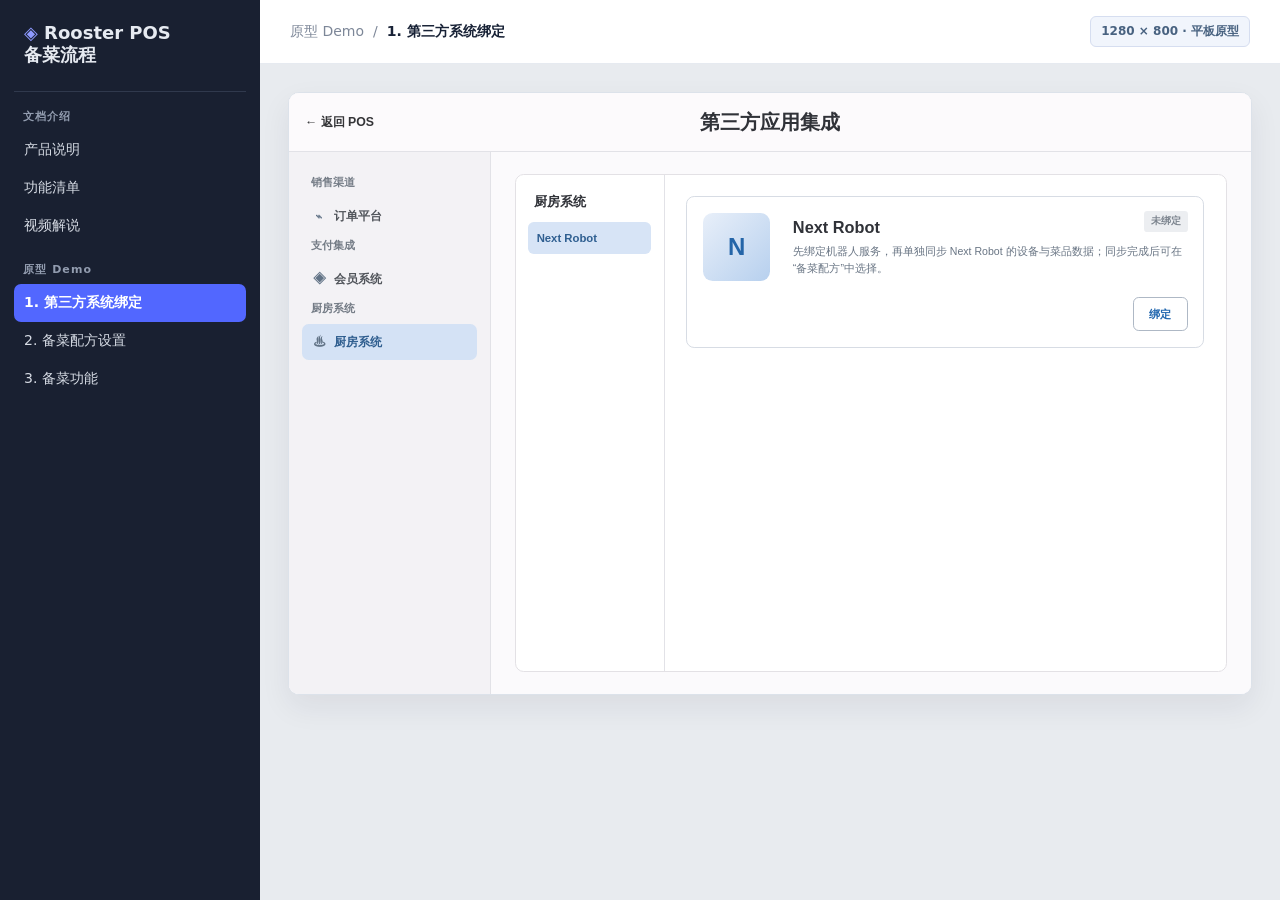
==== index.html @ 683ccb31 "发布 Next Robot 备菜流程 Demo" ====
<!doctype html>
<html lang="zh-CN">
  <head>
    <meta charset="UTF-8" />
    <meta name="viewport" content="width=device-width, initial-scale=1.0" />
    <title>Rooster POS · 备菜流程原型</title>
    <link rel="stylesheet" href="./styles.css?v=toast-p0-3" />
  </head>
  <body>
    <div class="app-shell">
      <aside class="sidebar">
        <div class="brand"><span>◈</span> Rooster POS<br />备菜流程</div>
        <nav id="feature-nav" class="feature-nav" aria-label="功能清单"></nav>
      </aside>
      <main class="workspace">
        <header class="topbar"><div class="breadcrumb"><span id="crumb-group"></span><span>/</span><strong id="crumb-page"></strong></div><span class="device-label">1280 × 800 · 平板原型</span></header>
        <section class="canvas-wrap"><div id="device-stage" class="device-stage"><iframe id="preview-frame" title="原型预览"></iframe></div></section>
      </main>
    </div>
    <script src="./app.js?v=feature-list-3"></script>
  </body>
</html>
---- styles.css ----
:root{--nav:#192031;--ink:#182236;--line:#e6eaf0;--blue:#5267ff}
*{box-sizing:border-box}
body{margin:0;font:14px system-ui,-apple-system,"PingFang SC",sans-serif;color:var(--ink);background:#e8ebef}
.app-shell{display:flex;min-height:100vh}
.sidebar{width:260px;flex:none;background:var(--nav);color:#e6eaf1;padding:22px 14px}
.brand{font-size:18px;font-weight:800;padding:0 10px 24px}
.brand span{color:#8e9aff}
.feature-nav{border-top:1px solid #30394d;padding-top:17px}
.nav-group{margin-bottom:17px}
.nav-group-title{padding:0 9px 7px;color:#929caf;font-size:11px;font-weight:700;letter-spacing:.1em}
.nav-item{width:100%;border:0;border-radius:7px;background:transparent;color:#d7dce5;padding:10px;text-align:left;font:inherit;cursor:pointer}
.nav-item:hover{background:#273147}
.nav-item.active{background:var(--blue);color:white;font-weight:700}
.workspace{min-width:0;flex:1;display:flex;flex-direction:column}
.topbar{height:64px;display:flex;align-items:center;justify-content:space-between;padding:0 30px;background:white;border-bottom:1px solid var(--line)}
.breadcrumb{display:flex;gap:9px;color:#7d8798}
.breadcrumb strong{color:var(--ink)}
.device-label{padding:6px 10px;border:1px solid #d6def0;border-radius:6px;background:#f1f5fc;color:#486280;font-size:12px;font-weight:700}
.canvas-wrap{min-height:0;flex:1;padding:28px;background:#e8ebef}
.device-stage{width:min(1280px,100%,calc((100vh - 120px) * 1.6));max-width:none;margin:auto;overflow:hidden;border:1px solid #dce2ea;border-radius:11px;background:white;box-shadow:0 12px 30px #17203a12;aspect-ratio:1280 / 800}
iframe{display:block;width:100%;height:100%;border:0}
@media(max-width:700px){.sidebar{width:190px}
.topbar{padding:0 14px}
.canvas-wrap{padding:14px}
.device-label{font-size:10px}
.device-stage{width:min(1280px,100%,calc((100vh - 92px) * 1.6))}
}
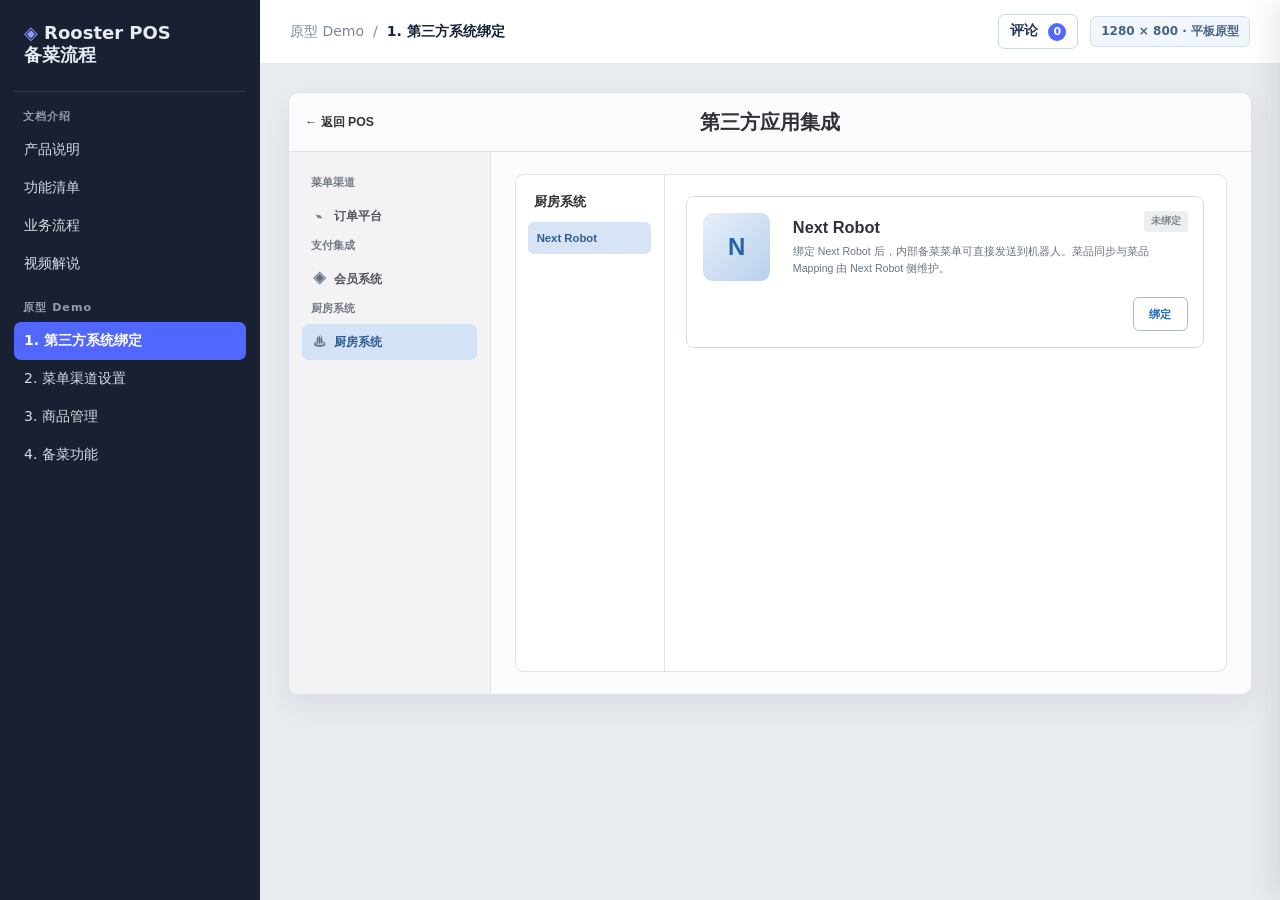
==== commit 78afb50c: "新增原型审核评论功能" ====
--- a/index.html
+++ b/index.html
@@ -4,7 +4,7 @@
     <meta charset="UTF-8" />
     <meta name="viewport" content="width=device-width, initial-scale=1.0" />
     <title>Rooster POS · 备菜流程原型</title>
-    <link rel="stylesheet" href="./styles.css?v=toast-p0-3" />
+    <link rel="stylesheet" href="./styles.css?v=comments-v1" />
   </head>
   <body>
     <div class="app-shell">
@@ -13,10 +13,19 @@
         <nav id="feature-nav" class="feature-nav" aria-label="功能清单"></nav>
       </aside>
       <main class="workspace">
-        <header class="topbar"><div class="breadcrumb"><span id="crumb-group"></span><span>/</span><strong id="crumb-page"></strong></div><span class="device-label">1280 × 800 · 平板原型</span></header>
+        <header class="topbar"><div class="breadcrumb"><span id="crumb-group"></span><span>/</span><strong id="crumb-page"></strong></div><div class="topbar-actions"><button id="comment-toggle" class="comment-toggle" type="button">评论 <span id="comment-count">0</span></button><span class="device-label">1280 × 800 · 平板原型</span></div></header>
         <section class="canvas-wrap"><div id="device-stage" class="device-stage"><iframe id="preview-frame" title="原型预览"></iframe></div></section>
       </main>
     </div>
-    <script src="./app.js?v=feature-list-3"></script>
+    <aside id="comment-drawer" class="comment-drawer" aria-label="评论面板" aria-hidden="true">
+      <header class="comment-head"><div><strong>评论</strong><span id="comment-page-name"></span></div><button id="comment-close" class="icon-button" type="button" aria-label="关闭评论">×</button></header>
+      <section id="comment-list" class="comment-list"></section>
+      <form id="comment-form" class="comment-form">
+        <label>审核人<input id="comment-author" maxlength="40" value="审核人" /></label>
+        <label>评论内容<textarea id="comment-body" maxlength="1000" placeholder="请输入评论内容"></textarea></label>
+        <button class="comment-submit" type="submit">提交评论</button>
+      </form>
+    </aside>
+    <script src="./app.js?v=comments-v1"></script>
   </body>
 </html>
--- a/styles.css
+++ b/styles.css
@@ -13,15 +13,41 @@
 .nav-item.active{background:var(--blue);color:white;font-weight:700}
 .workspace{min-width:0;flex:1;display:flex;flex-direction:column}
 .topbar{height:64px;display:flex;align-items:center;justify-content:space-between;padding:0 30px;background:white;border-bottom:1px solid var(--line)}
+.topbar-actions{display:flex;align-items:center;gap:12px}
+.comment-toggle{border:1px solid #cbd5e3;border-radius:7px;padding:7px 11px;background:#fff;color:#273a58;font:inherit;font-weight:700;cursor:pointer}
+.comment-toggle:hover{border-color:#5267ff;color:#4054e8}
+.comment-toggle span{display:inline-flex;align-items:center;justify-content:center;min-width:18px;height:18px;margin-left:5px;padding:0 5px;border-radius:9px;background:#5267ff;color:#fff;font-size:11px}
 .breadcrumb{display:flex;gap:9px;color:#7d8798}
 .breadcrumb strong{color:var(--ink)}
 .device-label{padding:6px 10px;border:1px solid #d6def0;border-radius:6px;background:#f1f5fc;color:#486280;font-size:12px;font-weight:700}
 .canvas-wrap{min-height:0;flex:1;padding:28px;background:#e8ebef}
 .device-stage{width:min(1280px,100%,calc((100vh - 120px) * 1.6));max-width:none;margin:auto;overflow:hidden;border:1px solid #dce2ea;border-radius:11px;background:white;box-shadow:0 12px 30px #17203a12;aspect-ratio:1280 / 800}
 iframe{display:block;width:100%;height:100%;border:0}
+.comment-drawer{position:fixed;z-index:10;top:0;right:0;width:min(380px,100vw);height:100vh;display:flex;flex-direction:column;background:#fff;border-left:1px solid #dfe5ec;box-shadow:-12px 0 30px #17203a1d;transform:translateX(102%);transition:transform .2s ease}
+.comment-drawer.open{transform:translateX(0)}
+.comment-head{display:flex;align-items:center;justify-content:space-between;padding:20px;border-bottom:1px solid #e6eaf0}
+.comment-head strong{display:block;font-size:20px}
+.comment-head span{display:block;margin-top:4px;color:#738096;font-size:12px}
+.icon-button{width:32px;height:32px;border:0;border-radius:6px;background:#f3f5f8;color:#59677a;font-size:25px;line-height:1;cursor:pointer}
+.comment-list{min-height:0;flex:1;overflow:auto;padding:16px 20px}
+.empty-comment{margin:40px 0;text-align:center;color:#94a0b1;font-size:13px}
+.comment-item{padding:14px 0;border-bottom:1px solid #edf0f4}
+.comment-meta{display:flex;align-items:center;justify-content:space-between;color:#708096;font-size:12px}
+.comment-author{color:#243042;font-weight:700}
+.comment-text{margin:8px 0 10px;color:#29364a;line-height:1.55;white-space:pre-wrap;word-break:break-word}
+.resolve-button{border:0;border-radius:5px;padding:5px 8px;background:#edf3ff;color:#3567a5;font-size:12px;cursor:pointer}
+.comment-item.resolved .comment-text{color:#8995a5;text-decoration:line-through}
+.comment-item.resolved .resolve-button{background:#edf6ef;color:#31804d}
+.comment-form{padding:16px 20px 20px;border-top:1px solid #e6eaf0}
+.comment-form label{display:block;margin-bottom:12px;color:#44526a;font-size:12px;font-weight:700}
+.comment-form input,.comment-form textarea{display:block;width:100%;margin-top:6px;border:1px solid #cbd4e0;border-radius:6px;padding:9px 10px;background:#fff;color:#243042;font:14px system-ui,-apple-system,"PingFang SC",sans-serif}
+.comment-form textarea{height:82px;resize:vertical}
+.comment-submit{width:100%;border:0;border-radius:6px;padding:10px;background:#5267ff;color:#fff;font:inherit;font-weight:700;cursor:pointer}
+.comment-submit:hover{background:#4054e8}
 @media(max-width:700px){.sidebar{width:190px}
 .topbar{padding:0 14px}
 .canvas-wrap{padding:14px}
 .device-label{font-size:10px}
 .device-stage{width:min(1280px,100%,calc((100vh - 92px) * 1.6))}
+.comment-toggle{padding:6px 8px}
 }
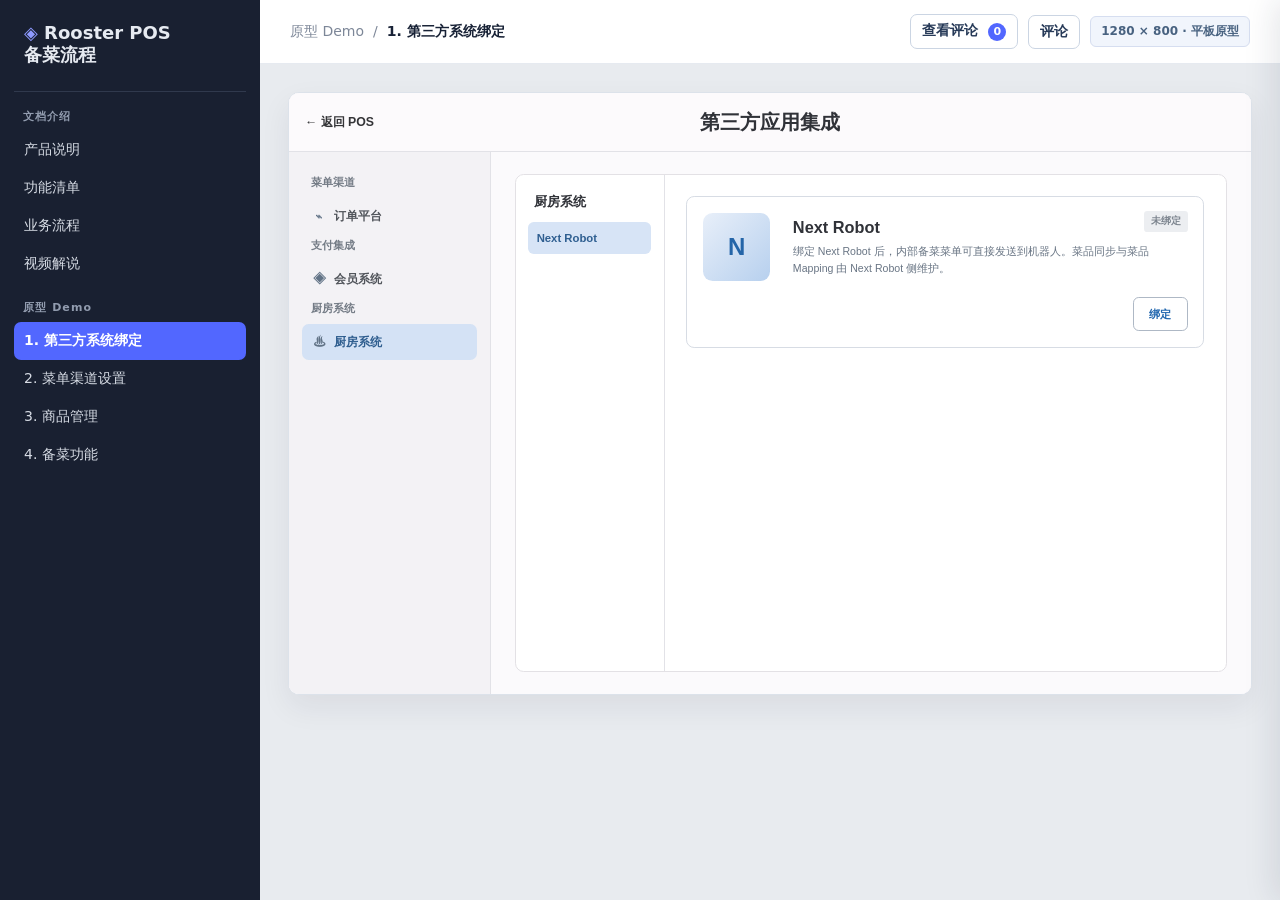
==== commit 2be837aa: "完善原型定位评论与回复" ====
--- a/index.html
+++ b/index.html
@@ -4,7 +4,7 @@
     <meta charset="UTF-8" />
     <meta name="viewport" content="width=device-width, initial-scale=1.0" />
     <title>Rooster POS · 备菜流程原型</title>
-    <link rel="stylesheet" href="./styles.css?v=comments-v1" />
+    <link rel="stylesheet" href="./styles.css?v=pin-comments-v2" />
   </head>
   <body>
     <div class="app-shell">
@@ -13,19 +13,12 @@
         <nav id="feature-nav" class="feature-nav" aria-label="功能清单"></nav>
       </aside>
       <main class="workspace">
-        <header class="topbar"><div class="breadcrumb"><span id="crumb-group"></span><span>/</span><strong id="crumb-page"></strong></div><div class="topbar-actions"><button id="comment-toggle" class="comment-toggle" type="button">评论 <span id="comment-count">0</span></button><span class="device-label">1280 × 800 · 平板原型</span></div></header>
-        <section class="canvas-wrap"><div id="device-stage" class="device-stage"><iframe id="preview-frame" title="原型预览"></iframe></div></section>
+        <header class="topbar"><div class="topbar-left"><div class="breadcrumb"><span id="crumb-group"></span><span>/</span><strong id="crumb-page"></strong></div></div><div class="topbar-actions"><button id="view-comments" class="view-comments" type="button">查看评论 <span id="comment-count" class="comment-badge">0</span></button><button id="comment-toggle" class="comment-toggle" type="button">评论</button><span class="device-label">1280 × 800 · 平板原型</span></div></header>
+        <section class="canvas-wrap"><div id="device-stage" class="device-stage"><iframe id="preview-frame" title="原型预览"></iframe><div id="comment-layer" class="comment-layer" aria-label="页面评论标注层"></div><section id="comment-editor" class="comment-editor" hidden><header class="comment-editor-head"><strong id="comment-editor-title">添加评论</strong><button id="comment-editor-close" class="icon-button" type="button" aria-label="关闭评论">×</button></header><form id="comment-form" class="comment-form"><label>评论内容<textarea id="comment-body" maxlength="1000" placeholder="请输入评论内容"></textarea></label><button class="comment-submit" type="submit">提交评论</button></form><article id="comment-detail" class="comment-detail" hidden><p id="comment-detail-meta"></p><p id="comment-detail-body"></p><div id="comment-replies" class="comment-replies"></div><form id="reply-form" class="reply-form"><textarea id="reply-body" maxlength="1000" placeholder="回复评论"></textarea><button type="submit">回复</button></form><button id="comment-resolve" class="resolve-button" type="button">标记已解决</button></article></section></div></section>
       </main>
     </div>
-    <aside id="comment-drawer" class="comment-drawer" aria-label="评论面板" aria-hidden="true">
-      <header class="comment-head"><div><strong>评论</strong><span id="comment-page-name"></span></div><button id="comment-close" class="icon-button" type="button" aria-label="关闭评论">×</button></header>
-      <section id="comment-list" class="comment-list"></section>
-      <form id="comment-form" class="comment-form">
-        <label>审核人<input id="comment-author" maxlength="40" value="审核人" /></label>
-        <label>评论内容<textarea id="comment-body" maxlength="1000" placeholder="请输入评论内容"></textarea></label>
-        <button class="comment-submit" type="submit">提交评论</button>
-      </form>
-    </aside>
-    <script src="./app.js?v=comments-v1"></script>
+    <dialog id="reviewer-dialog" class="reviewer-dialog"><form id="reviewer-form" method="dialog"><h2>开始评论</h2><p>请先保存评论人的名称。</p><label>评论人名称<input id="reviewer-name" maxlength="40" placeholder="请输入名称" autofocus /></label><div class="reviewer-actions"><button id="reviewer-cancel" type="button">取消</button><button type="submit">进入标注模式</button></div></form></dialog>
+    <aside id="comment-list-panel" class="comment-list-panel" aria-hidden="true"><header class="comment-list-head"><strong>评论列表</strong><button id="comment-list-close" class="icon-button" type="button" aria-label="关闭评论列表">×</button></header><div id="all-comment-list" class="all-comment-list"></div></aside>
+    <script src="./app.js?v=pin-comments-v4"></script>
   </body>
 </html>
--- a/styles.css
+++ b/styles.css
@@ -13,37 +13,66 @@
 .nav-item.active{background:var(--blue);color:white;font-weight:700}
 .workspace{min-width:0;flex:1;display:flex;flex-direction:column}
 .topbar{height:64px;display:flex;align-items:center;justify-content:space-between;padding:0 30px;background:white;border-bottom:1px solid var(--line)}
-.topbar-actions{display:flex;align-items:center;gap:12px}
+.topbar-left{display:flex;align-items:center;gap:16px}
+.topbar-actions{display:flex;align-items:center;gap:10px}
+.view-comments{border:1px solid #cbd5e3;border-radius:7px;padding:7px 11px;background:#fff;color:#273a58;font:inherit;font-weight:700;cursor:pointer}
+.view-comments:hover{border-color:#5267ff;color:#4054e8}
 .comment-toggle{border:1px solid #cbd5e3;border-radius:7px;padding:7px 11px;background:#fff;color:#273a58;font:inherit;font-weight:700;cursor:pointer}
-.comment-toggle:hover{border-color:#5267ff;color:#4054e8}
-.comment-toggle span{display:inline-flex;align-items:center;justify-content:center;min-width:18px;height:18px;margin-left:5px;padding:0 5px;border-radius:9px;background:#5267ff;color:#fff;font-size:11px}
+.comment-toggle:hover,.comment-toggle.active{border-color:#5267ff;background:#5267ff;color:#fff}
+.comment-badge{display:inline-flex;align-items:center;justify-content:center;min-width:18px;height:18px;margin-left:5px;padding:0 5px;border-radius:9px;background:#5267ff;color:#fff;font-size:11px}
 .breadcrumb{display:flex;gap:9px;color:#7d8798}
 .breadcrumb strong{color:var(--ink)}
 .device-label{padding:6px 10px;border:1px solid #d6def0;border-radius:6px;background:#f1f5fc;color:#486280;font-size:12px;font-weight:700}
 .canvas-wrap{min-height:0;flex:1;padding:28px;background:#e8ebef}
-.device-stage{width:min(1280px,100%,calc((100vh - 120px) * 1.6));max-width:none;margin:auto;overflow:hidden;border:1px solid #dce2ea;border-radius:11px;background:white;box-shadow:0 12px 30px #17203a12;aspect-ratio:1280 / 800}
+.device-stage{position:relative;width:min(1280px,100%,calc((100vh - 120px) * 1.6));max-width:none;margin:auto;overflow:hidden;border:1px solid #dce2ea;border-radius:11px;background:white;box-shadow:0 12px 30px #17203a12;aspect-ratio:1280 / 800}
 iframe{display:block;width:100%;height:100%;border:0}
-.comment-drawer{position:fixed;z-index:10;top:0;right:0;width:min(380px,100vw);height:100vh;display:flex;flex-direction:column;background:#fff;border-left:1px solid #dfe5ec;box-shadow:-12px 0 30px #17203a1d;transform:translateX(102%);transition:transform .2s ease}
-.comment-drawer.open{transform:translateX(0)}
-.comment-head{display:flex;align-items:center;justify-content:space-between;padding:20px;border-bottom:1px solid #e6eaf0}
-.comment-head strong{display:block;font-size:20px}
-.comment-head span{display:block;margin-top:4px;color:#738096;font-size:12px}
+.comment-layer{position:absolute;inset:0;z-index:2;pointer-events:none}
+.comment-layer.annotation-active{pointer-events:auto;cursor:crosshair;background:rgba(82,103,255,.06);outline:2px solid rgba(82,103,255,.42);outline-offset:-2px}
+.comment-layer.annotation-active:before{content:"点击原型页面任意位置添加评论";position:absolute;top:14px;left:50%;transform:translateX(-50%);padding:7px 12px;border-radius:99px;background:#273a58;color:#fff;font-size:12px;font-weight:700;box-shadow:0 4px 12px #17203a29}
+.comment-marker{position:absolute;z-index:3;width:24px;height:24px;transform:translate(-50%,-50%);border:2px solid #fff;border-radius:50%;background:#5267ff;color:#fff;font-size:12px;font-weight:800;line-height:18px;box-shadow:0 2px 7px #17203a40;cursor:pointer}
+.comment-layer.annotation-active .comment-marker{pointer-events:none}
+.comment-editor{position:absolute;z-index:4;width:270px;border:1px solid #d7dfeb;border-radius:9px;background:#fff;box-shadow:0 12px 28px #17203a2e}
+.comment-editor-head{display:flex;align-items:center;justify-content:space-between;padding:12px 14px;border-bottom:1px solid #e6eaf0}
+.comment-editor-head strong{font-size:15px}
 .icon-button{width:32px;height:32px;border:0;border-radius:6px;background:#f3f5f8;color:#59677a;font-size:25px;line-height:1;cursor:pointer}
-.comment-list{min-height:0;flex:1;overflow:auto;padding:16px 20px}
-.empty-comment{margin:40px 0;text-align:center;color:#94a0b1;font-size:13px}
-.comment-item{padding:14px 0;border-bottom:1px solid #edf0f4}
-.comment-meta{display:flex;align-items:center;justify-content:space-between;color:#708096;font-size:12px}
-.comment-author{color:#243042;font-weight:700}
-.comment-text{margin:8px 0 10px;color:#29364a;line-height:1.55;white-space:pre-wrap;word-break:break-word}
 .resolve-button{border:0;border-radius:5px;padding:5px 8px;background:#edf3ff;color:#3567a5;font-size:12px;cursor:pointer}
-.comment-item.resolved .comment-text{color:#8995a5;text-decoration:line-through}
-.comment-item.resolved .resolve-button{background:#edf6ef;color:#31804d}
-.comment-form{padding:16px 20px 20px;border-top:1px solid #e6eaf0}
+.comment-form{padding:13px 14px 14px}
 .comment-form label{display:block;margin-bottom:12px;color:#44526a;font-size:12px;font-weight:700}
 .comment-form input,.comment-form textarea{display:block;width:100%;margin-top:6px;border:1px solid #cbd4e0;border-radius:6px;padding:9px 10px;background:#fff;color:#243042;font:14px system-ui,-apple-system,"PingFang SC",sans-serif}
 .comment-form textarea{height:82px;resize:vertical}
 .comment-submit{width:100%;border:0;border-radius:6px;padding:10px;background:#5267ff;color:#fff;font:inherit;font-weight:700;cursor:pointer}
 .comment-submit:hover{background:#4054e8}
+.comment-detail{padding:14px}
+.comment-detail p{margin:0 0 10px;color:#314057;line-height:1.55;white-space:pre-wrap;word-break:break-word}
+.comment-detail #comment-detail-meta{color:#718096;font-size:12px}
+.comment-replies{margin:14px 0 10px;border-top:1px solid #edf0f4}
+.comment-reply{padding:10px 0;border-bottom:1px solid #edf0f4}
+.comment-reply-meta{margin-bottom:5px;color:#718096;font-size:11px}
+.comment-reply-body{color:#344258;font-size:13px;line-height:1.45;white-space:pre-wrap;word-break:break-word}
+.reply-form{display:flex;gap:7px;margin:10px 0}
+.reply-form textarea{min-width:0;flex:1;height:38px;border:1px solid #cbd4e0;border-radius:6px;padding:8px;font:12px system-ui,-apple-system,"PingFang SC",sans-serif;resize:none}
+.reply-form button{border:0;border-radius:6px;padding:0 10px;background:#5267ff;color:#fff;font:12px system-ui,-apple-system,"PingFang SC",sans-serif;font-weight:700;cursor:pointer}
+.reviewer-dialog{width:min(360px,calc(100vw - 32px));padding:0;border:0;border-radius:12px;box-shadow:0 18px 44px #17203a45}
+.reviewer-dialog::backdrop{background:rgba(18,27,43,.42)}
+.reviewer-dialog form{padding:24px}
+.reviewer-dialog h2{margin:0 0 6px;font-size:20px}
+.reviewer-dialog p{margin:0 0 18px;color:#718096;font-size:13px}
+.reviewer-dialog label{display:block;color:#44526a;font-size:12px;font-weight:700}
+.reviewer-dialog input{display:block;width:100%;margin-top:6px;border:1px solid #cbd4e0;border-radius:6px;padding:10px;background:#fff;color:#243042;font:14px system-ui,-apple-system,"PingFang SC",sans-serif}
+.reviewer-actions{display:flex;justify-content:flex-end;gap:9px;margin-top:20px}
+.reviewer-actions button{border:1px solid #cbd4e0;border-radius:6px;padding:9px 12px;background:#fff;color:#3a4b64;font:inherit;font-weight:700;cursor:pointer}
+.reviewer-actions button[type="submit"]{border-color:#5267ff;background:#5267ff;color:#fff}
+.comment-list-panel{position:fixed;z-index:10;top:0;right:0;width:min(360px,100vw);height:100vh;background:#fff;border-left:1px solid #dfe5ec;box-shadow:-12px 0 30px #17203a1d;transform:translateX(102%);transition:transform .2s ease}
+.comment-list-panel.open{transform:translateX(0)}
+.comment-list-head{display:flex;align-items:center;justify-content:space-between;padding:18px 20px;border-bottom:1px solid #e6eaf0}
+.comment-list-head strong{font-size:19px}
+.all-comment-list{height:calc(100vh - 69px);overflow:auto;padding:6px 20px}
+.comment-list-item{width:100%;padding:15px 0;border:0;border-bottom:1px solid #edf0f4;background:#fff;color:#28364a;text-align:left;font:inherit;cursor:pointer}
+.comment-list-item:hover{background:#f6f8fc}
+.comment-list-item .list-page{display:block;margin-bottom:6px;color:#5267ff;font-size:12px;font-weight:800}
+.comment-list-item .list-content{display:block;overflow:hidden;text-overflow:ellipsis;white-space:nowrap}
+.comment-list-item .list-meta{display:block;margin-top:7px;color:#8490a1;font-size:12px}
+.comment-list-empty{margin:45px 0;text-align:center;color:#94a0b1;font-size:13px}
 @media(max-width:700px){.sidebar{width:190px}
 .topbar{padding:0 14px}
 .canvas-wrap{padding:14px}
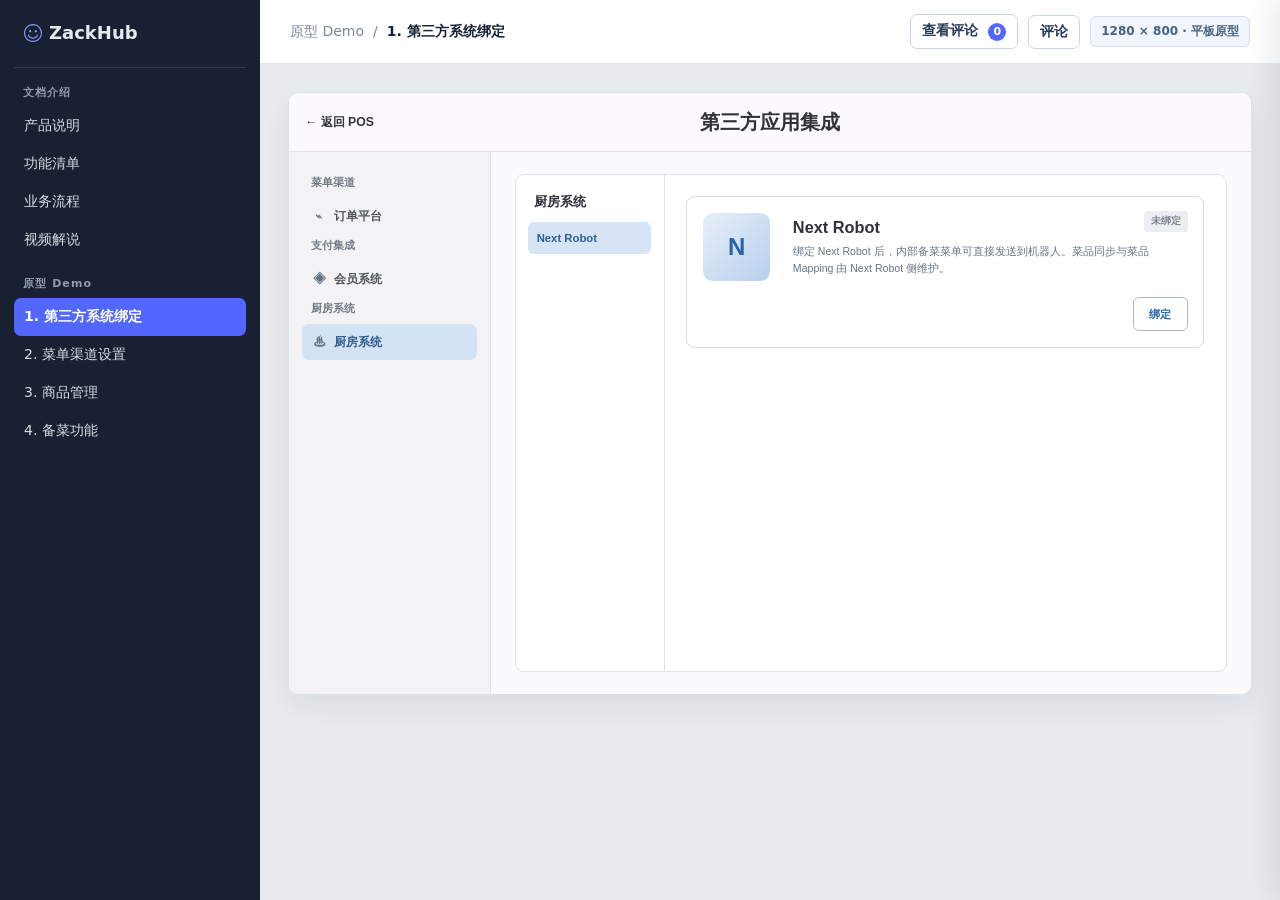
==== commit a5a0d22f: "完善 ZackHub 评论项目隔离" ====
--- a/index.html
+++ b/index.html
@@ -6,10 +6,10 @@
     <title>Rooster POS · 备菜流程原型</title>
     <link rel="stylesheet" href="./styles.css?v=pin-comments-v2" />
   </head>
-  <body>
+  <body data-review-project-id="rooster-pos-prep">
     <div class="app-shell">
       <aside class="sidebar">
-        <div class="brand"><span>◈</span> Rooster POS<br />备菜流程</div>
+        <div class="brand"><span class="brand-icon" aria-hidden="true"><svg viewBox="0 0 1025 1024" role="img" focusable="false"><path d="M512.016 1024C229.232 1024 0.016 794.784 0.016 512 0.016 229.216 229.232 0 512.016 0 794.784 0 1024 229.216 1024 512 1024 794.784 794.784 1024 512.016 1024ZM512.016 64C264.976 64 64.016 264.96 64.016 512 64.016 759.024 264.976 960 512.016 960 759.04 960 960 759.024 960 512 960 264.96 759.04 64 512.016 64ZM510.336 833.456C509.056 833.456 507.744 833.488 506.448 833.488 310.992 833.488 229.024 657.12 225.616 649.552 218.336 633.424 225.488 614.496 241.584 607.216 257.712 599.968 276.576 607.088 283.888 623.088 286.64 629.12 352.928 769.488 506.576 769.488 507.584 769.488 508.576 769.456 509.584 769.456 672.896 767.552 738.368 624.768 739.024 623.344 746.176 607.216 765.024 599.872 781.264 607.152 797.392 614.336 804.672 633.248 797.456 649.408 794.176 656.8 714.208 831.056 510.336 833.456ZM671.504 479.84C636.224 479.84 607.664 451.232 607.664 415.984 607.664 380.768 636.224 352.176 671.504 352.176 706.768 352.176 735.344 380.768 735.344 415.984 735.344 451.232 706.768 479.84 671.504 479.84ZM351.504 479.84C316.224 479.84 287.664 451.232 287.664 415.984 287.664 380.768 316.224 352.176 351.504 352.176 386.768 352.176 415.344 380.768 415.344 415.984 415.344 451.232 386.768 479.84 351.504 479.84Z"></path></svg></span>ZackHub</div>
         <nav id="feature-nav" class="feature-nav" aria-label="功能清单"></nav>
       </aside>
       <main class="workspace">
@@ -19,6 +19,6 @@
     </div>
     <dialog id="reviewer-dialog" class="reviewer-dialog"><form id="reviewer-form" method="dialog"><h2>开始评论</h2><p>请先保存评论人的名称。</p><label>评论人名称<input id="reviewer-name" maxlength="40" placeholder="请输入名称" autofocus /></label><div class="reviewer-actions"><button id="reviewer-cancel" type="button">取消</button><button type="submit">进入标注模式</button></div></form></dialog>
     <aside id="comment-list-panel" class="comment-list-panel" aria-hidden="true"><header class="comment-list-head"><strong>评论列表</strong><button id="comment-list-close" class="icon-button" type="button" aria-label="关闭评论列表">×</button></header><div id="all-comment-list" class="all-comment-list"></div></aside>
-    <script src="./app.js?v=pin-comments-v4"></script>
+    <script src="./app.js?v=pin-comments-v5"></script>
   </body>
 </html>
--- a/styles.css
+++ b/styles.css
@@ -3,7 +3,9 @@
 body{margin:0;font:14px system-ui,-apple-system,"PingFang SC",sans-serif;color:var(--ink);background:#e8ebef}
 .app-shell{display:flex;min-height:100vh}
 .sidebar{width:260px;flex:none;background:var(--nav);color:#e6eaf1;padding:22px 14px}
-.brand{font-size:18px;font-weight:800;padding:0 10px 24px}
+.brand{display:flex;align-items:center;gap:7px;font-size:18px;font-weight:800;padding:0 10px 24px}
+.brand-icon{display:inline-flex;align-items:center;justify-content:center;width:18px;height:18px;color:#8e9aff;line-height:1}
+.brand-icon svg{display:block;width:100%;height:100%;fill:currentColor}
 .brand span{color:#8e9aff}
 .feature-nav{border-top:1px solid #30394d;padding-top:17px}
 .nav-group{margin-bottom:17px}
@@ -29,7 +31,8 @@
 .comment-layer{position:absolute;inset:0;z-index:2;pointer-events:none}
 .comment-layer.annotation-active{pointer-events:auto;cursor:crosshair;background:rgba(82,103,255,.06);outline:2px solid rgba(82,103,255,.42);outline-offset:-2px}
 .comment-layer.annotation-active:before{content:"点击原型页面任意位置添加评论";position:absolute;top:14px;left:50%;transform:translateX(-50%);padding:7px 12px;border-radius:99px;background:#273a58;color:#fff;font-size:12px;font-weight:700;box-shadow:0 4px 12px #17203a29}
-.comment-marker{position:absolute;z-index:3;width:24px;height:24px;transform:translate(-50%,-50%);border:2px solid #fff;border-radius:50%;background:#5267ff;color:#fff;font-size:12px;font-weight:800;line-height:18px;box-shadow:0 2px 7px #17203a40;cursor:pointer}
+.comment-marker{position:absolute;z-index:3;width:24px;height:24px;transform:translate(-50%,-50%);border:2px solid #fff;border-radius:50%;background:#5267ff;color:#fff;font-size:12px;font-weight:800;line-height:18px;box-shadow:0 2px 7px #17203a40;cursor:pointer;pointer-events:auto}
+.comment-marker.resolved{background:#2f9a63}
 .comment-layer.annotation-active .comment-marker{pointer-events:none}
 .comment-editor{position:absolute;z-index:4;width:270px;border:1px solid #d7dfeb;border-radius:9px;background:#fff;box-shadow:0 12px 28px #17203a2e}
 .comment-editor-head{display:flex;align-items:center;justify-content:space-between;padding:12px 14px;border-bottom:1px solid #e6eaf0}
@@ -72,6 +75,7 @@
 .comment-list-item .list-page{display:block;margin-bottom:6px;color:#5267ff;font-size:12px;font-weight:800}
 .comment-list-item .list-content{display:block;overflow:hidden;text-overflow:ellipsis;white-space:nowrap}
 .comment-list-item .list-meta{display:block;margin-top:7px;color:#8490a1;font-size:12px}
+.comment-status{display:inline-flex;align-items:center;margin-left:7px;padding:2px 6px;border-radius:4px;background:#e7f5ec;color:#23824f;font-size:11px;font-weight:700}
 .comment-list-empty{margin:45px 0;text-align:center;color:#94a0b1;font-size:13px}
 @media(max-width:700px){.sidebar{width:190px}
 .topbar{padding:0 14px}
